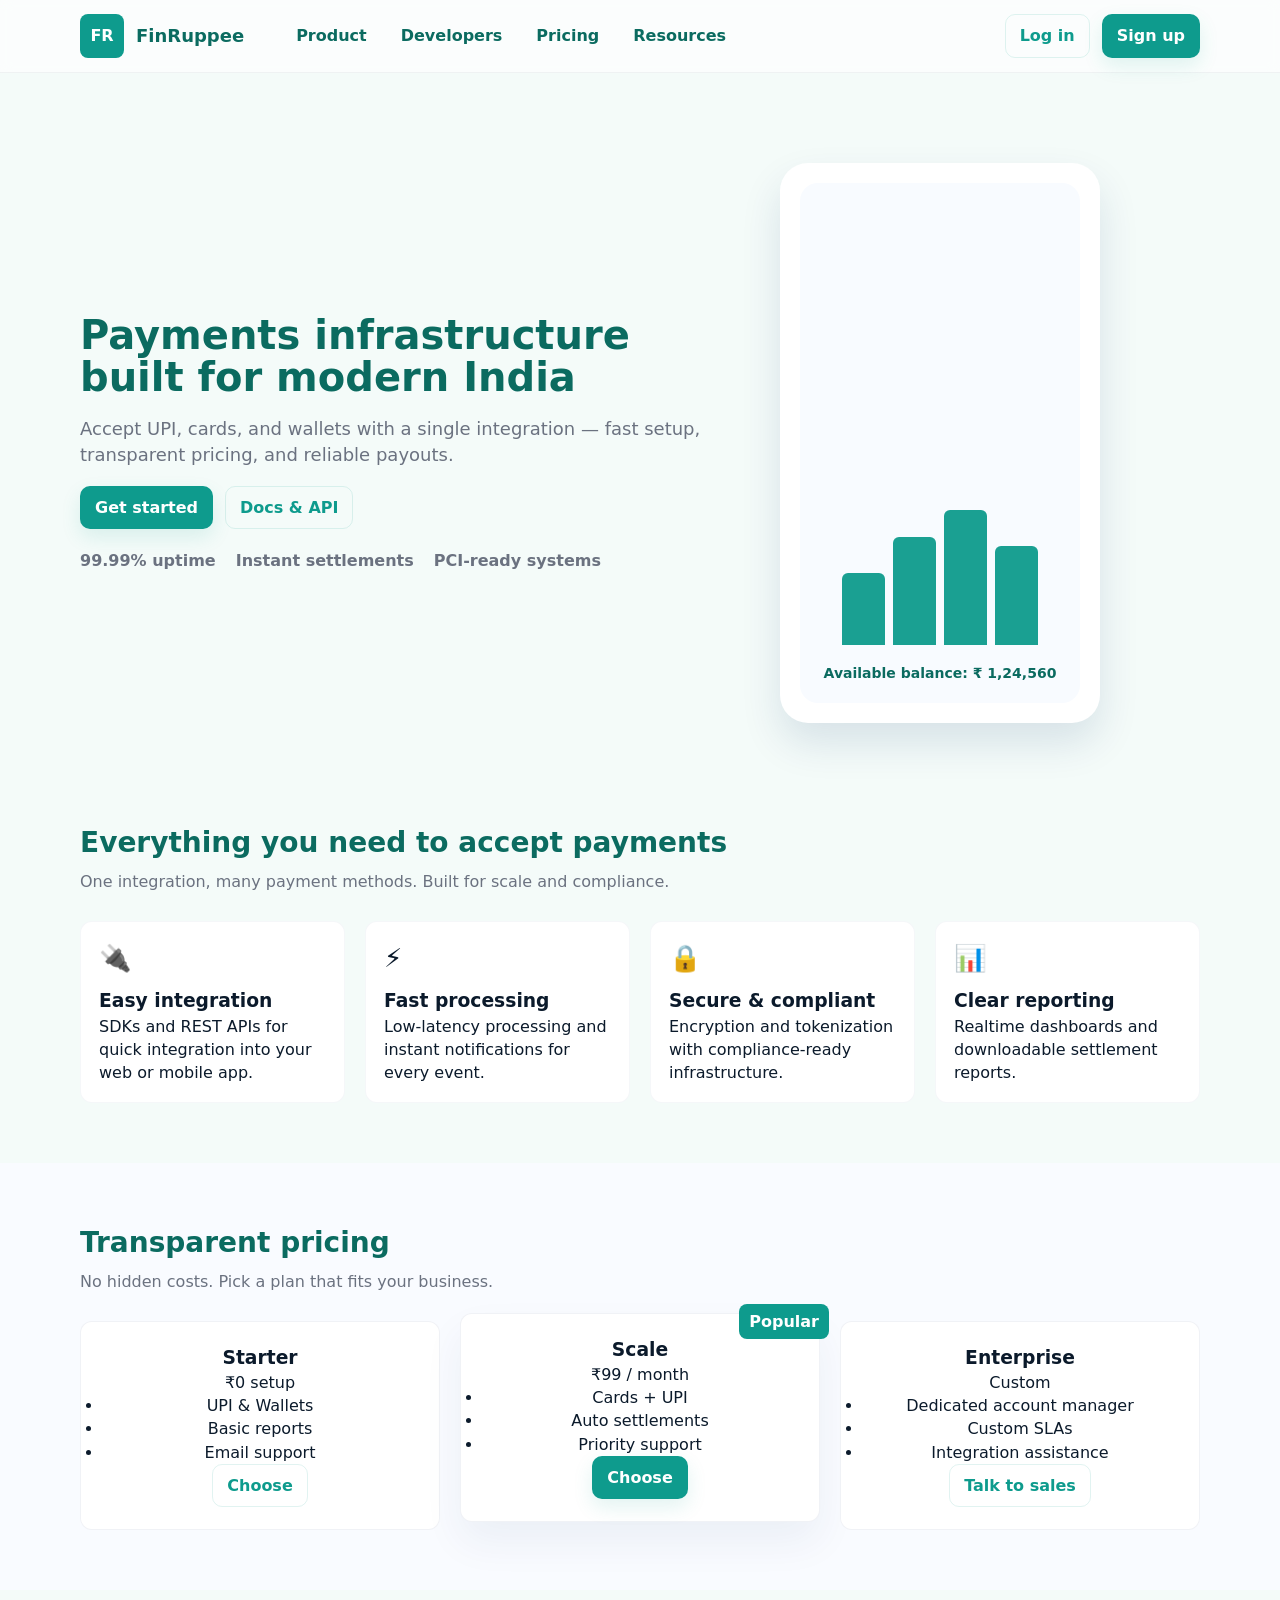
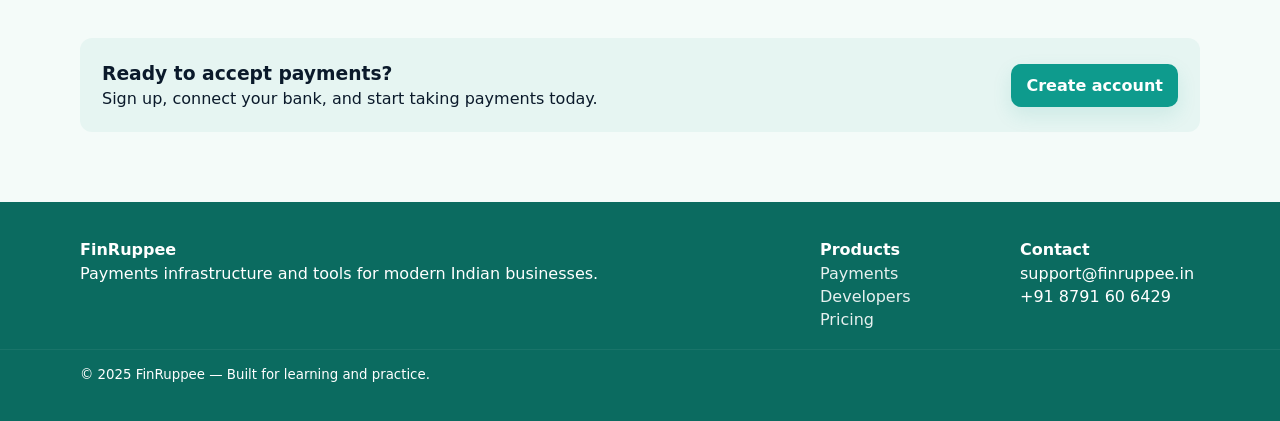
==== SNW_Project/HTML/index.html @ 104bf3ad "Add files via upload" ====
<!doctype html>
<html lang="en">
<head>
  <meta charset="utf-8" />
  <meta name="viewport" content="width=device-width,initial-scale=1" />
  <title>FinRuppee — Payments for modern India</title>
  <link rel="stylesheet" href="style.css">

 <!-- favicon links -->
  
  <link rel="icon" href="favicon-img.png">

</head>
<body>

  <!-- Top navigation -->
  <header class="site-header">
    <div class="container header-inner">
      <div class="brand">
        <span class="brand-mark">FR</span>
        <span class="brand-name">FinRuppee</span>
      </div>

      <nav class="nav">
        <a href="#product">Product</a>
        <a href="#developers">Developers</a>
        <a href="#pricing">Pricing</a>
        <a href="#resources">Resources</a>
      </nav>

      <div class="actions">
        <a class="btn btn-outline" href="login.html">Log in</a>
        <a class="btn btn-primary" href="signup.html">Sign up</a>
      </div>
    </div>
  </header>

  <!-- HERO -->
  <section class="hero" id="product">
    <div class="container hero-grid">
      <div class="hero-content">
        <h1>Payments infrastructure built for modern India</h1>
        <p>Accept UPI, cards, and wallets with a single integration — fast setup, transparent pricing, and reliable payouts.</p>

        <div class="hero-cta">
          <a class="btn btn-primary large" href="signup.html">Get started</a>
          <a class="btn btn-outline" href="#developers">Docs & API</a>
        </div>

        <ul class="trust-list">
          <li><strong>99.99%</strong> uptime</li>
          <li><strong>Instant</strong> settlements</li>
          <li><strong>PCI-ready</strong> systems</li>
        </ul>
      </div>

      <div class="hero-visual" aria-hidden="true">
        <!-- stylized phone/mock image made with CSS shapes -->
        <div class="device">
          <div class="device-screen">
            <div class="chart">
              <div class="bar" style="height:40%"></div>
              <div class="bar" style="height:60%"></div>
              <div class="bar" style="height:75%"></div>
              <div class="bar" style="height:55%"></div>
            </div>
            <div class="balance">Available balance: <span>₹ 1,24,560</span></div>
          </div>
        </div>
      </div>
    </div>
  </section>

  <!-- FEATURES -->
  <section class="features" id="developers">
    <div class="container">
      <h2 class="section-title">Everything you need to accept payments</h2>
      <p class="section-sub">One integration, many payment methods. Built for scale and compliance.</p>

      <div class="feature-grid">
        <article class="feature">
          <div class="feature-icon">🔌</div>
          <h3>Easy integration</h3>
          <p>SDKs and REST APIs for quick integration into your web or mobile app.</p>
        </article>

        <article class="feature">
          <div class="feature-icon">⚡</div>
          <h3>Fast processing</h3>
          <p>Low-latency processing and instant notifications for every event.</p>
        </article>

        <article class="feature">
          <div class="feature-icon">🔒</div>
          <h3>Secure & compliant</h3>
          <p>Encryption and tokenization with compliance-ready infrastructure.</p>
        </article>

        <article class="feature">
          <div class="feature-icon">📊</div>
          <h3>Clear reporting</h3>
          <p>Realtime dashboards and downloadable settlement reports.</p>
        </article>
      </div>
    </div>
  </section>

  <!-- PRICING -->
  <section class="pricing" id="pricing">
    <div class="container">
      <h2 class="section-title">Transparent pricing</h2>
      <p class="section-sub">No hidden costs. Pick a plan that fits your business.</p>

      <div class="pricing-grid">
        <div class="plan">
          <h3>Starter</h3>
          <p class="price">₹0 setup</p>
          <ul class="plan-features">
            <li>UPI & Wallets</li>
            <li>Basic reports</li>
            <li>Email support</li>
          </ul>
          <a class="btn btn-outline" href="choose.html">Choose</a>
        </div>

        <div class="plan recommended">
          <div class="ribbon">Popular</div>
          <h3>Scale</h3>
          <p class="price">₹99 / month</p>
          <ul class="plan-features">
            <li>Cards + UPI</li>
            <li>Auto settlements</li>
            <li>Priority support</li>
          </ul>
          <a class="btn btn-primary" href="choose.html">Choose</a>
        </div>

        <div class="plan">
          <h3>Enterprise</h3>
          <p class="price">Custom</p>
          <ul class="plan-features">
            <li>Dedicated account manager</li>
            <li>Custom SLAs</li>
            <li>Integration assistance</li>
          </ul>
          <a class="btn btn-outline" href="#contact">Talk to sales</a>
        </div>
      </div>
    </div>
  </section>

  <!-- CALLOUT -->
  <section class="callout">
    <div class="container">
      <div class="callout-inner">
        <div>
          <h3>Ready to accept payments?</h3>
          <p>Sign up, connect your bank, and start taking payments today.</p>
        </div>
        <div>
          <a class="btn btn-primary large" href="signup.html">Create account</a>
        </div>
      </div>
    </div>
  </section>

  <!-- FOOTER -->
  <footer class="site-footer" id="contact">
    <div class="container footer-grid">
      <div class="footer-col">
        <h4>FinRuppee</h4>
        <p>Payments infrastructure and tools for modern Indian businesses.</p>
      </div>
      <div class="footer-col">
        <h4>Products</h4>
        <ul class="footer-links">
          <li><a href="#product">Payments</a></li>
          <li><a href="#developers">Developers</a></li>
          <li><a href="#pricing">Pricing</a></li>
        </ul>
      </div>
      <div class="footer-col">
        <h4>Contact</h4>
        <p>support@finruppee.in</p>
        <p>+91 8791 60 6429</p>
      </div>
    </div>

    <div class="footer-bottom">
      <div class="container">
        <small>© 2025 FinRuppee — Built for learning and practice.</small>
      </div>
    </div>
  </footer>

</body>
</html>
---- SNW_Project/HTML/style.css ----
/* ---------- Clean FinRuppee CSS (teal palette, rgb values) ---------- */

/* Base / Reset */
* { box-sizing: border-box; margin: 0; padding: 0; font-family: Inter, system-ui, -apple-system, 'Segoe UI', Roboto, 'Helvetica Neue', Arial; }
html, body { height: 100%; }
body {
  margin: 0;
  background: rgb(244,251,249); /* pale teal background */
  color: rgb(11,26,43);
  line-height: 1.45;
}

/* Container helper */
.container { max-width: 1160px; margin: 0 auto; padding: 0 20px; }

/* Header / nav */
.site-header {
  width: 100%;
  position: sticky;
  top: 0;
  z-index: 90;
  background-color: rgba(255,255,255,0.6); /* translucent white */
  backdrop-filter: blur(6px);
  border-bottom: 1px solid rgba(20,33,61,0.05);
}
.header-inner { display: flex; align-items: center; gap: 20px; height: 72px; }

/* Brand (updated to show FRU and FinRuppee) */
.brand { display: flex; align-items: center; gap: 12px; }
.brand-mark {
  background-color: rgb(14,155,141); /* solid teal block */
  width: 44px;
  height: 44px;
  display: flex;
  align-items: center;
  justify-content: center;
  color: rgb(255,255,255);
  border-radius: 8px;
  font-weight: 700;
  font-size: 16px;
}
.brand-name {
  font-weight: 700;
  color: rgb(11,107,96);
  font-size: 18px;
}

/* nav */
.nav { margin-left: 24px; display: flex; gap: 18px; flex: 1; }
.nav a { color: rgb(11,107,96); text-decoration: none; font-weight: 600; padding: 6px 8px; border-radius: 6px; transition: all 180ms ease; }
.nav a:hover { background-color: rgba(14,155,141,0.08); color: rgb(14,155,141); }

/* actions */
.actions { display: flex; gap: 12px; align-items: center; }

.btn { display: inline-block; padding: 9px 14px; border-radius: 10px; font-weight: 700; text-decoration: none; border: 1px solid transparent; cursor: pointer; }
.btn-outline { background: transparent; color: rgb(14,155,141); border: 1px solid rgba(14,155,141,0.12); }
.btn-primary { background-color: rgb(14,155,141); color: rgb(255,255,255); box-shadow: 0 8px 20px rgba(14,155,141,0.12); }

/* Hero */
.hero { padding: 90px 0 40px; }
.hero-grid { display: grid; grid-template-columns: 1fr 420px; gap: 40px; align-items: center; }
.hero-content h1 { font-size: 40px; color: rgb(11,107,96); margin-bottom: 18px; line-height: 1.05; }
.hero-content p { color: rgb(107,114,128); font-size: 18px; margin-bottom: 18px; }
.hero-cta { display: flex; gap: 12px; align-items: center; }

/* trust list */
.trust-list { display: flex; gap: 20px; margin-top: 20px; list-style: none; padding: 0; }
.trust-list li { color: rgb(107,114,128); font-weight: 600; }

/* hero device */
.device { width: 320px; height: 560px; border-radius: 28px; background-color: rgb(255,255,255); box-shadow: 0 20px 40px rgba(11,47,109,0.12); display: flex; align-items: flex-start; justify-content: center; padding: 20px; position: relative; overflow: hidden; }
.device-screen { width: 100%; height: 100%; border-radius: 18px; background-color: rgb(248,251,255); padding: 20px; display: flex; flex-direction: column; justify-content: flex-end; gap: 18px; }
.chart { display: flex; gap: 8px; align-items: end; justify-content: center; height: 180px; }
.chart .bar { width: 18%; background-color: rgb(14,155,141); border-radius: 6px 6px 0 0; opacity: 0.95; transition: transform .25s; }
.balance { font-weight: 700; color: rgb(11,107,96); font-size: 14px; text-align: center; }

/* Features */
.features { padding: 60px 0; }
.section-title { color: rgb(11,107,96); font-size: 28px; margin-bottom: 6px; font-weight: 800; }
.section-sub { color: rgb(107,114,128); margin-bottom: 28px; }
.feature-grid { display: grid; grid-template-columns: repeat(auto-fit,minmax(220px,1fr)); gap: 20px; }
.feature { background-color: rgb(255,255,255); padding: 18px; border-radius: 12px; border: 1px solid rgba(11,47,109,0.04); min-height: 160px; }
.feature-icon { font-size: 26px; margin-bottom: 10px; }

/* Pricing */
.pricing { padding: 60px 0; background-color: rgb(249,251,255); }
.pricing-grid { display: grid; grid-template-columns: repeat(auto-fit,minmax(220px,1fr)); gap: 20px; }
.plan { background: rgb(255,255,255); padding: 22px; border-radius: 12px; border: 1px solid rgba(11,47,109,0.06); text-align: center; position: relative; }
.plan.recommended { transform: translateY(-8px); box-shadow: 0 20px 40px rgba(11,47,109,0.06); }
.plan .ribbon { position: absolute; top: -10px; right: -10px; background-color: rgb(14,155,141); color: rgb(255,255,255); padding: 6px 10px; border-radius: 8px; font-weight: 700; }

/* Callout */
.callout { padding: 30px 0; margin-top: 18px; }
.callout-inner { background-color: rgba(14,155,141,0.06); padding: 22px; border-radius: 12px; display: flex; justify-content: space-between; align-items: center; }

/* Footer */
.site-footer { margin-top: 40px; background-color: rgb(11,107,96); color: rgb(255,255,255); padding: 36px 0; }
.footer-grid { display: grid; grid-template-columns: 1fr 180px 180px; gap: 20px; align-items: start; }
.footer-links { list-style: none; padding: 0; margin: 0; }
.footer-links a { color: rgba(255,255,255,0.9); text-decoration: none; }
.footer-bottom { padding-top: 12px; border-top: 1px solid rgba(255,255,255,0.06); margin-top: 18px; }

/* Responsive */
@media (max-width: 980px) {
  .hero-grid { grid-template-columns: 1fr; }
  .nav { display: none; }
  .actions { display: flex; }
}
@media (max-width: 640px) {
  .header-inner { padding: 0 12px; }
  .brand-name { display: none; }
  .device { margin: 0 auto; width: 260px; height: 460px; }
  .hero-content h1 { font-size: 26px; }
  .hero-content p { font-size: 15px; }
  .trust-list { display: flex; flex-wrap: wrap; gap: 12px; }
  .footer-grid { grid-template-columns: 1fr; }
}
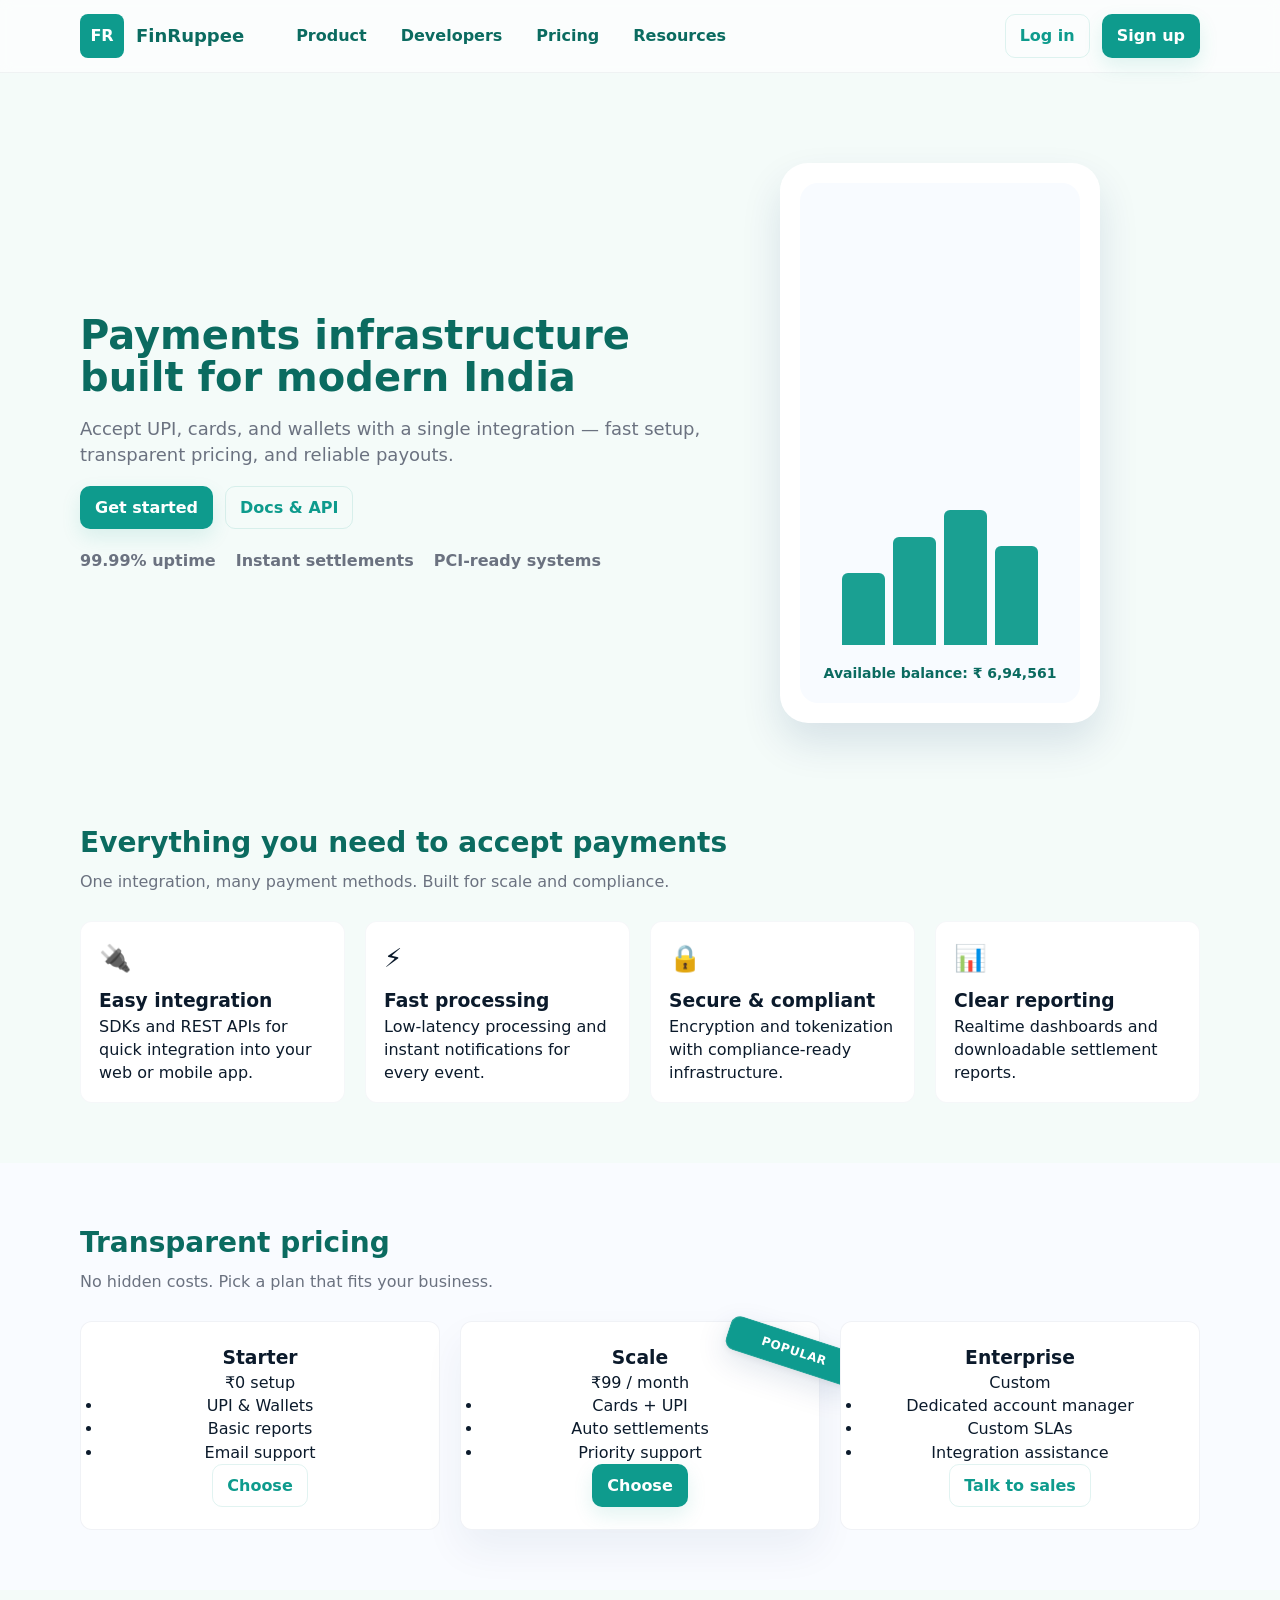
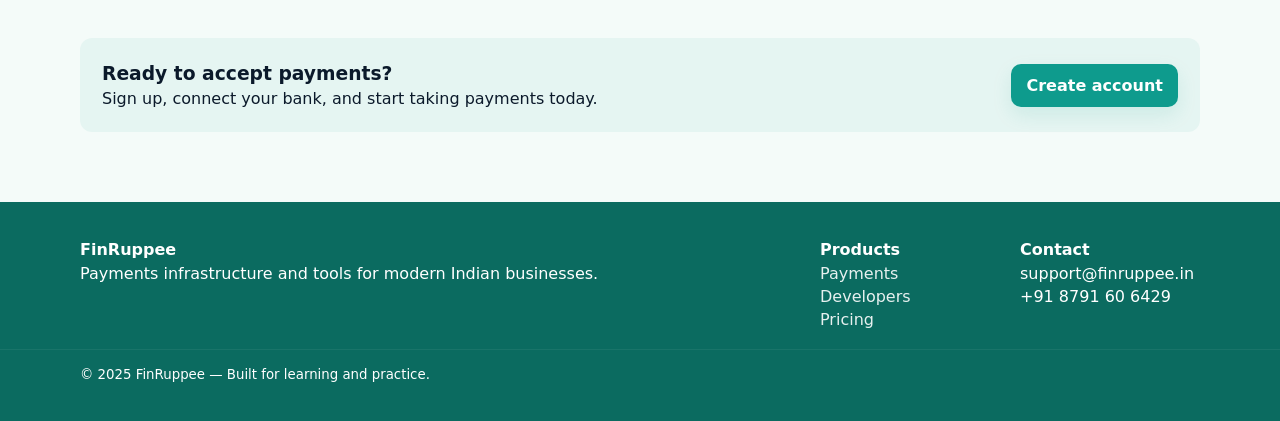
==== commit 5bba741b: "Add files via upload" ====
--- a/SNW_Project/HTML/index.html
+++ b/SNW_Project/HTML/index.html
@@ -5,16 +5,12 @@
   <meta name="viewport" content="width=device-width,initial-scale=1" />
   <title>FinRuppee — Payments for modern India</title>
   <link rel="stylesheet" href="style.css">
-
- <!-- favicon links -->
-  
   <link rel="icon" href="favicon-img.png">
-
 </head>
 <body>
 
   <!-- Top navigation -->
-  <header class="site-header">
+  <header class="site-header fade-in">
     <div class="container header-inner">
       <div class="brand">
         <span class="brand-mark">FR</span>
@@ -36,9 +32,9 @@
   </header>
 
   <!-- HERO -->
-  <section class="hero" id="product">
+  <section class="hero fade-in" id="product">
     <div class="container hero-grid">
-      <div class="hero-content">
+      <div class="hero-content slide-up">
         <h1>Payments infrastructure built for modern India</h1>
         <p>Accept UPI, cards, and wallets with a single integration — fast setup, transparent pricing, and reliable payouts.</p>
 
@@ -54,17 +50,16 @@
         </ul>
       </div>
 
-      <div class="hero-visual" aria-hidden="true">
-        <!-- stylized phone/mock image made with CSS shapes -->
+      <div class="hero-visual fade-in device-delay">
         <div class="device">
           <div class="device-screen">
             <div class="chart">
-              <div class="bar" style="height:40%"></div>
-              <div class="bar" style="height:60%"></div>
-              <div class="bar" style="height:75%"></div>
-              <div class="bar" style="height:55%"></div>
+              <div class="bar bar-anim" style="height:40%"></div>
+              <div class="bar bar-anim" style="height:60%"></div>
+              <div class="bar bar-anim" style="height:75%"></div>
+              <div class="bar bar-anim" style="height:55%"></div>
             </div>
-            <div class="balance">Available balance: <span>₹ 1,24,560</span></div>
+            <div class="balance">Available balance: <span>₹ 6,94,561</span></div>
           </div>
         </div>
       </div>
@@ -72,31 +67,31 @@
   </section>
 
   <!-- FEATURES -->
-  <section class="features" id="developers">
+  <section class="features fade-in" id="developers">
     <div class="container">
       <h2 class="section-title">Everything you need to accept payments</h2>
       <p class="section-sub">One integration, many payment methods. Built for scale and compliance.</p>
 
       <div class="feature-grid">
-        <article class="feature">
+        <article class="feature slide-up"> 
           <div class="feature-icon">🔌</div>
           <h3>Easy integration</h3>
           <p>SDKs and REST APIs for quick integration into your web or mobile app.</p>
         </article>
 
-        <article class="feature">
+        <article class="feature slide-up">
           <div class="feature-icon">⚡</div>
           <h3>Fast processing</h3>
           <p>Low-latency processing and instant notifications for every event.</p>
         </article>
 
-        <article class="feature">
+        <article class="feature slide-up">
           <div class="feature-icon">🔒</div>
           <h3>Secure & compliant</h3>
           <p>Encryption and tokenization with compliance-ready infrastructure.</p>
         </article>
 
-        <article class="feature">
+        <article class="feature slide-up">
           <div class="feature-icon">📊</div>
           <h3>Clear reporting</h3>
           <p>Realtime dashboards and downloadable settlement reports.</p>
@@ -106,13 +101,13 @@
   </section>
 
   <!-- PRICING -->
-  <section class="pricing" id="pricing">
+  <section class="pricing fade-in" id="pricing">
     <div class="container">
       <h2 class="section-title">Transparent pricing</h2>
       <p class="section-sub">No hidden costs. Pick a plan that fits your business.</p>
 
       <div class="pricing-grid">
-        <div class="plan">
+        <div class="plan slide-up">
           <h3>Starter</h3>
           <p class="price">₹0 setup</p>
           <ul class="plan-features">
@@ -123,7 +118,7 @@
           <a class="btn btn-outline" href="choose.html">Choose</a>
         </div>
 
-        <div class="plan recommended">
+        <div class="plan recommended slide-up">
           <div class="ribbon">Popular</div>
           <h3>Scale</h3>
           <p class="price">₹99 / month</p>
@@ -135,7 +130,7 @@
           <a class="btn btn-primary" href="choose.html">Choose</a>
         </div>
 
-        <div class="plan">
+        <div class="plan slide-up">
           <h3>Enterprise</h3>
           <p class="price">Custom</p>
           <ul class="plan-features">
@@ -150,9 +145,9 @@
   </section>
 
   <!-- CALLOUT -->
-  <section class="callout">
+  <section class="callout fade-in">
     <div class="container">
-      <div class="callout-inner">
+      <div class="callout-inner slide-up">
         <div>
           <h3>Ready to accept payments?</h3>
           <p>Sign up, connect your bank, and start taking payments today.</p>
@@ -165,7 +160,7 @@
   </section>
 
   <!-- FOOTER -->
-  <footer class="site-footer" id="contact">
+  <footer class="site-footer fade-in" id="contact">
     <div class="container footer-grid">
       <div class="footer-col">
         <h4>FinRuppee</h4>
--- a/SNW_Project/HTML/style.css
+++ b/SNW_Project/HTML/style.css
@@ -1,17 +1,68 @@
-/* ---------- Clean FinRuppee CSS (teal palette, rgb values) ---------- */
-
-/* Base / Reset */
-* { box-sizing: border-box; margin: 0; padding: 0; font-family: Inter, system-ui, -apple-system, 'Segoe UI', Roboto, 'Helvetica Neue', Arial; }
-html, body { height: 100%; }
+/* Animations */
+.fade-in {
+  opacity: 0;
+  animation: fadeIn 1.1s ease forwards;
+}
+
+.device-delay {
+  animation-delay: 0.3s;
+}
+
+.slide-up {
+  opacity: 0;
+  transform: translateY(18px);
+  animation: slideUp 0.9s ease forwards;
+}
+
+.bar-anim {
+  transform: scaleY(0);
+  transform-origin: bottom;
+  animation: barGrow 1.2s ease forwards;
+}
+
+/* Hover effect */
+.btn,
+.plan,
+.feature {
+  transition: transform .25s ease, box-shadow .25s ease;
+}
+
+.plan:hover,
+.feature:hover {
+  transform: translateY(-4px);
+  box-shadow: 0 12px 30px rgba(11,47,109,0.08);
+}
+
+/* Keyframes */
+@keyframes fadeIn {
+  to { opacity: 1; }
+}
+
+@keyframes slideUp {
+  to { opacity: 1; transform: translateY(0); }
+}
+
+@keyframes barGrow {
+  to { transform: scaleY(1); }
+}
+
+
+* {
+   box-sizing: border-box; margin: 0; padding: 0; font-family: Inter, system-ui, -apple-system, 'Segoe UI', Roboto, 'Helvetica Neue', Arial;
+}
+html, body { 
+  height: 100%; 
+}
 body {
   margin: 0;
-  background: rgb(244,251,249); /* pale teal background */
+  background: rgb(244,251,249);
   color: rgb(11,26,43);
   line-height: 1.45;
 }
 
-/* Container helper */
-.container { max-width: 1160px; margin: 0 auto; padding: 0 20px; }
+.container {
+   max-width: 1160px; margin: 0 auto; padding: 0 20px; 
+}
 
 /* Header / nav */
 .site-header {
@@ -19,16 +70,20 @@
   position: sticky;
   top: 0;
   z-index: 90;
-  background-color: rgba(255,255,255,0.6); /* translucent white */
+  background-color: rgba(255,255,255,0.6);
   backdrop-filter: blur(6px);
   border-bottom: 1px solid rgba(20,33,61,0.05);
 }
-.header-inner { display: flex; align-items: center; gap: 20px; height: 72px; }
-
-/* Brand (updated to show FRU and FinRuppee) */
-.brand { display: flex; align-items: center; gap: 12px; }
+.header-inner { 
+  display: flex; align-items: center; gap: 20px; height: 72px; 
+}
+
+/* Brand */
+.brand { 
+  display: flex; align-items: center; gap: 12px; 
+}
 .brand-mark {
-  background-color: rgb(14,155,141); /* solid teal block */
+  background-color: rgb(14,155,141); 
   width: 44px;
   height: 44px;
   display: flex;
@@ -46,60 +101,149 @@
 }
 
 /* nav */
-.nav { margin-left: 24px; display: flex; gap: 18px; flex: 1; }
-.nav a { color: rgb(11,107,96); text-decoration: none; font-weight: 600; padding: 6px 8px; border-radius: 6px; transition: all 180ms ease; }
-.nav a:hover { background-color: rgba(14,155,141,0.08); color: rgb(14,155,141); }
+.nav { 
+  margin-left: 24px; display: flex; gap: 18px; flex: 1; 
+}
+.nav a { 
+  color: rgb(11,107,96); text-decoration: none; font-weight: 600; padding: 6px 8px; border-radius: 6px; transition: all 180ms ease; 
+}
+.nav a:hover { 
+  background-color: rgba(14,155,141,0.08); color: rgb(14,155,141); 
+}
 
 /* actions */
-.actions { display: flex; gap: 12px; align-items: center; }
-
-.btn { display: inline-block; padding: 9px 14px; border-radius: 10px; font-weight: 700; text-decoration: none; border: 1px solid transparent; cursor: pointer; }
-.btn-outline { background: transparent; color: rgb(14,155,141); border: 1px solid rgba(14,155,141,0.12); }
-.btn-primary { background-color: rgb(14,155,141); color: rgb(255,255,255); box-shadow: 0 8px 20px rgba(14,155,141,0.12); }
+.actions { 
+  display: flex; gap: 12px; align-items: center;
+}
+
+.btn { 
+  display: inline-block; padding: 9px 14px; border-radius: 10px; font-weight: 700; text-decoration: none; border: 1px solid transparent; cursor: pointer;
+}
+.btn-outline {
+   background: transparent; color: rgb(14,155,141); border: 1px solid rgba(14,155,141,0.12); 
+}
+.btn-primary {
+   background-color: rgb(14,155,141); color: rgb(255,255,255); box-shadow: 0 8px 20px rgba(14,155,141,0.12); 
+}
 
 /* Hero */
-.hero { padding: 90px 0 40px; }
-.hero-grid { display: grid; grid-template-columns: 1fr 420px; gap: 40px; align-items: center; }
-.hero-content h1 { font-size: 40px; color: rgb(11,107,96); margin-bottom: 18px; line-height: 1.05; }
-.hero-content p { color: rgb(107,114,128); font-size: 18px; margin-bottom: 18px; }
-.hero-cta { display: flex; gap: 12px; align-items: center; }
+.hero {
+   padding: 90px 0 40px;
+}
+.hero-grid { 
+  display: grid; grid-template-columns: 1fr 420px; gap: 40px; align-items: center; 
+}
+.hero-content h1 { 
+  font-size: 40px; color: rgb(11,107,96); margin-bottom: 18px; line-height: 1.05;
+}
+.hero-content p { 
+  color: rgb(107,114,128); font-size: 18px; margin-bottom: 18px; 
+}
+.hero-cta { 
+  display: flex; gap: 12px; align-items: center; 
+}
 
 /* trust list */
-.trust-list { display: flex; gap: 20px; margin-top: 20px; list-style: none; padding: 0; }
-.trust-list li { color: rgb(107,114,128); font-weight: 600; }
+.trust-list {
+   display: flex; gap: 20px; margin-top: 20px; list-style: none; padding: 0; 
+}
+.trust-list li {
+   color: rgb(107,114,128); font-weight: 600; 
+}
 
 /* hero device */
-.device { width: 320px; height: 560px; border-radius: 28px; background-color: rgb(255,255,255); box-shadow: 0 20px 40px rgba(11,47,109,0.12); display: flex; align-items: flex-start; justify-content: center; padding: 20px; position: relative; overflow: hidden; }
-.device-screen { width: 100%; height: 100%; border-radius: 18px; background-color: rgb(248,251,255); padding: 20px; display: flex; flex-direction: column; justify-content: flex-end; gap: 18px; }
-.chart { display: flex; gap: 8px; align-items: end; justify-content: center; height: 180px; }
-.chart .bar { width: 18%; background-color: rgb(14,155,141); border-radius: 6px 6px 0 0; opacity: 0.95; transition: transform .25s; }
-.balance { font-weight: 700; color: rgb(11,107,96); font-size: 14px; text-align: center; }
+.device {
+   width: 320px; height: 560px; border-radius: 28px; background-color: rgb(255,255,255); box-shadow: 0 20px 40px rgba(11,47,109,0.12); display: flex; align-items: flex-start; justify-content: center; padding: 20px; position: relative; overflow: hidden; 
+}
+.device-screen {
+   width: 100%; height: 100%; border-radius: 18px; background-color: rgb(248,251,255); padding: 20px; display: flex; flex-direction: column; justify-content: flex-end; gap: 18px; 
+}
+.chart { 
+  display: flex; gap: 8px; align-items: end; justify-content: center; height: 180px; 
+}
+.chart .bar {
+   width: 18%; background-color: rgb(14,155,141); border-radius: 6px 6px 0 0; opacity: 0.95; transition: transform .25s;
+}
+.balance {
+   font-weight: 700; color: rgb(11,107,96); font-size: 14px; text-align: center; 
+}
 
 /* Features */
-.features { padding: 60px 0; }
-.section-title { color: rgb(11,107,96); font-size: 28px; margin-bottom: 6px; font-weight: 800; }
-.section-sub { color: rgb(107,114,128); margin-bottom: 28px; }
-.feature-grid { display: grid; grid-template-columns: repeat(auto-fit,minmax(220px,1fr)); gap: 20px; }
-.feature { background-color: rgb(255,255,255); padding: 18px; border-radius: 12px; border: 1px solid rgba(11,47,109,0.04); min-height: 160px; }
-.feature-icon { font-size: 26px; margin-bottom: 10px; }
+.features {
+   padding: 60px 0; 
+}
+.section-title {
+   color: rgb(11,107,96); font-size: 28px; margin-bottom: 6px; font-weight: 800; 
+}
+.section-sub {
+   color: rgb(107,114,128); margin-bottom: 28px; 
+}
+.feature-grid {
+   display: grid; grid-template-columns: repeat(auto-fit,minmax(220px,1fr)); gap: 20px; 
+}
+.feature {
+   background-color: rgb(255,255,255); padding: 18px; border-radius: 12px; border: 1px solid rgba(11,47,109,0.04); min-height: 160px; 
+}
+.feature-icon { 
+  font-size: 26px; margin-bottom: 10px; 
+}
 
 /* Pricing */
-.pricing { padding: 60px 0; background-color: rgb(249,251,255); }
-.pricing-grid { display: grid; grid-template-columns: repeat(auto-fit,minmax(220px,1fr)); gap: 20px; }
-.plan { background: rgb(255,255,255); padding: 22px; border-radius: 12px; border: 1px solid rgba(11,47,109,0.06); text-align: center; position: relative; }
-.plan.recommended { transform: translateY(-8px); box-shadow: 0 20px 40px rgba(11,47,109,0.06); }
-.plan .ribbon { position: absolute; top: -10px; right: -10px; background-color: rgb(14,155,141); color: rgb(255,255,255); padding: 6px 10px; border-radius: 8px; font-weight: 700; }
+.pricing {
+   padding: 60px 0; background-color: rgb(249,251,255); 
+}
+.pricing-grid { 
+  display: grid; grid-template-columns: repeat(auto-fit,minmax(220px,1fr)); gap: 20px; 
+}
+.plan { 
+  background: rgb(255,255,255); padding: 22px; border-radius: 12px; border: 1px solid rgba(11,47,109,0.06); text-align: center; position: relative; 
+}
+.plan.recommended {
+   transform: translateY(-8px); box-shadow: 0 20px 40px rgba(11,47,109,0.06); 
+}
+.plan .ribbon {
+  position: absolute;
+  top: 12px;
+  right: -44px;                      
+  transform: rotate(18deg);          
+  background-color: rgb(14, 155, 143);
+  color: #ffffff;
+  padding: 8px 34px;                 
+  border-radius: 10px;
+  font-weight: 900;
+  font-size: 12px;
+  text-transform: uppercase;
+  letter-spacing: 0.6px;
+  box-shadow: 0 10px 30px rgba(11,47,109,0.12), 0 2px 6px rgba(0,0,0,0.06);
+  border: 1px solid rgba(255,255,255,0.12);
+  z-index: 5;
+  display: inline-block;
+}
 
 /* Callout */
-.callout { padding: 30px 0; margin-top: 18px; }
-.callout-inner { background-color: rgba(14,155,141,0.06); padding: 22px; border-radius: 12px; display: flex; justify-content: space-between; align-items: center; }
+.callout { 
+  padding: 30px 0; margin-top: 18px; 
+}
+.callout-inner {
+   background-color: rgba(14,155,141,0.06); padding: 22px; border-radius: 12px; display: flex; justify-content: space-between; align-items: center; 
+}
 
 /* Footer */
-.site-footer { margin-top: 40px; background-color: rgb(11,107,96); color: rgb(255,255,255); padding: 36px 0; }
-.footer-grid { display: grid; grid-template-columns: 1fr 180px 180px; gap: 20px; align-items: start; }
-.footer-links { list-style: none; padding: 0; margin: 0; }
-.footer-links a { color: rgba(255,255,255,0.9); text-decoration: none; }
-.footer-bottom { padding-top: 12px; border-top: 1px solid rgba(255,255,255,0.06); margin-top: 18px; }
+.site-footer {
+   margin-top: 40px; background-color: rgb(11,107,96); color: rgb(255,255,255); padding: 36px 0; 
+}
+.footer-grid {
+   display: grid; grid-template-columns: 1fr 180px 180px; gap: 20px; align-items: start; 
+}
+.footer-links {
+   list-style: none; padding: 0; margin: 0; 
+}
+.footer-links a {
+   color: rgba(255,255,255,0.9); text-decoration: none;
+}
+.footer-bottom {
+   padding-top: 12px; border-top: 1px solid rgba(255,255,255,0.06); margin-top: 18px; 
+}
 
 /* Responsive */
 @media (max-width: 980px) {
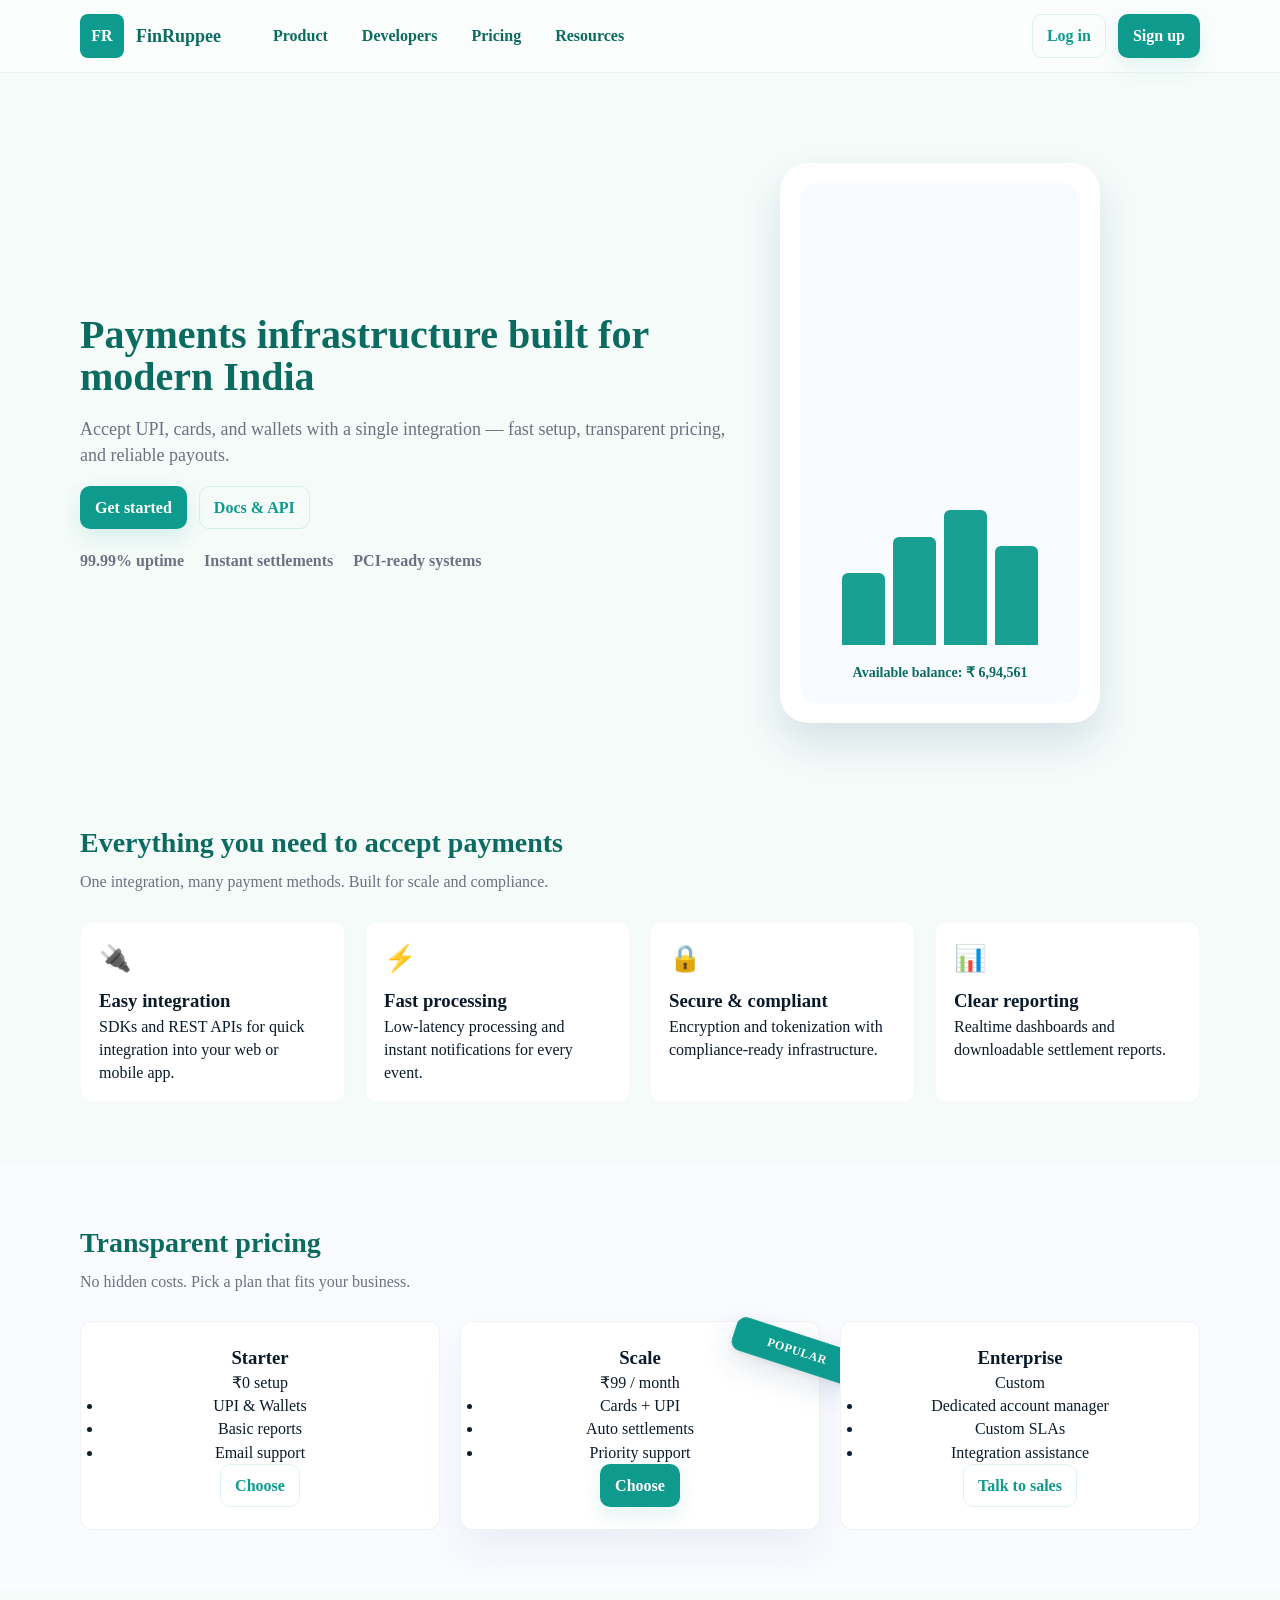
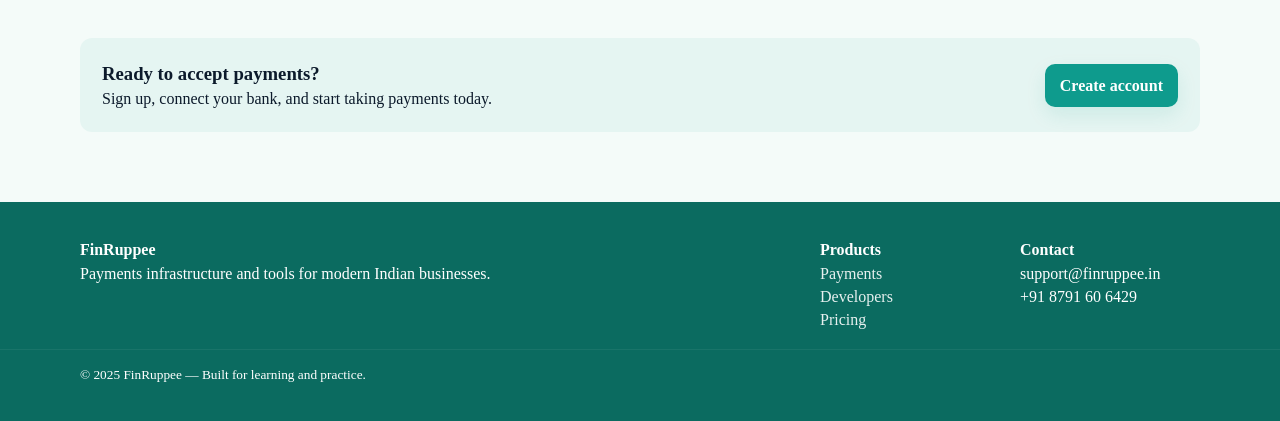
==== commit a28b3102: "Add files via upload" ====
--- a/SNW_Project/HTML/index.html
+++ b/SNW_Project/HTML/index.html
@@ -10,11 +10,11 @@
 <body>
 
   <!-- Top navigation -->
-  <header class="site-header fade-in">
-    <div class="container header-inner">
-      <div class="brand">
-        <span class="brand-mark">FR</span>
-        <span class="brand-name">FinRuppee</span>
+  <header class="header fade">
+    <div class="container inner">
+      <div class="logo">
+        <span class="mark">FR</span>
+        <span class="name">FinRuppee</span>
       </div>
 
       <nav class="nav">
@@ -25,39 +25,39 @@
       </nav>
 
       <div class="actions">
-        <a class="btn btn-outline" href="login.html">Log in</a>
-        <a class="btn btn-primary" href="signup.html">Sign up</a>
+        <a class="btn outline" href="login.html">Log in</a>
+        <a class="btn primary" href="signup.html">Sign up</a>
       </div>
     </div>
   </header>
 
   <!-- HERO -->
-  <section class="hero fade-in" id="product">
-    <div class="container hero-grid">
-      <div class="hero-content slide-up">
+  <section class="hero fade" id="product">
+    <div class="container grid">
+      <div class="content up">
         <h1>Payments infrastructure built for modern India</h1>
         <p>Accept UPI, cards, and wallets with a single integration — fast setup, transparent pricing, and reliable payouts.</p>
 
-        <div class="hero-cta">
-          <a class="btn btn-primary large" href="signup.html">Get started</a>
-          <a class="btn btn-outline" href="#developers">Docs & API</a>
+        <div class="cta">
+          <a class="btn primary large" href="signup.html">Get started</a>
+          <a class="btn outline" href="#developers">Docs & API</a>
         </div>
 
-        <ul class="trust-list">
+        <ul class="trust">
           <li><strong>99.99%</strong> uptime</li>
           <li><strong>Instant</strong> settlements</li>
           <li><strong>PCI-ready</strong> systems</li>
         </ul>
       </div>
 
-      <div class="hero-visual fade-in device-delay">
+      <div class="visual fade delay">
         <div class="device">
-          <div class="device-screen">
+          <div class="screen">
             <div class="chart">
-              <div class="bar bar-anim" style="height:40%"></div>
-              <div class="bar bar-anim" style="height:60%"></div>
-              <div class="bar bar-anim" style="height:75%"></div>
-              <div class="bar bar-anim" style="height:55%"></div>
+              <div class="bar baranim" style="height:40%"></div>
+              <div class="bar baranim" style="height:60%"></div>
+              <div class="bar baranim" style="height:75%"></div>
+              <div class="bar baranim" style="height:55%"></div>
             </div>
             <div class="balance">Available balance: <span>₹ 6,94,561</span></div>
           </div>
@@ -67,47 +67,49 @@
   </section>
 
   <!-- FEATURES -->
-  <section class="features fade-in" id="developers">
+  <section class="features fade" id="developers">
     <div class="container">
-      <h2 class="section-title">Everything you need to accept payments</h2>
-      <p class="section-sub">One integration, many payment methods. Built for scale and compliance.</p>
+      <h2 class="title">Everything you need to accept payments</h2>
+      <p class="subtitle">One integration, many payment methods. Built for scale and compliance.</p>
 
-      <div class="feature-grid">
-        <article class="feature slide-up"> 
-          <div class="feature-icon">🔌</div>
+      <div class="fgrid">
+
+        <div class="feature up"> 
+          <div class="icon">🔌</div>
           <h3>Easy integration</h3>
           <p>SDKs and REST APIs for quick integration into your web or mobile app.</p>
-        </article>
+        </div>
 
-        <article class="feature slide-up">
-          <div class="feature-icon">⚡</div>
+        <div class="feature up">
+          <div class="icon">⚡</div>
           <h3>Fast processing</h3>
           <p>Low-latency processing and instant notifications for every event.</p>
-        </article>
+        </div>
 
-        <article class="feature slide-up">
-          <div class="feature-icon">🔒</div>
+        <div class="feature up">
+          <div class="icon">🔒</div>
           <h3>Secure & compliant</h3>
           <p>Encryption and tokenization with compliance-ready infrastructure.</p>
-        </article>
+        </div>
 
-        <article class="feature slide-up">
-          <div class="feature-icon">📊</div>
+        <div class="feature up">
+          <div class="icon">📊</div>
           <h3>Clear reporting</h3>
           <p>Realtime dashboards and downloadable settlement reports.</p>
-        </article>
+        </div>
+
       </div>
     </div>
   </section>
 
   <!-- PRICING -->
-  <section class="pricing fade-in" id="pricing">
+  <section class="pricing fade" id="pricing">
     <div class="container">
-      <h2 class="section-title">Transparent pricing</h2>
-      <p class="section-sub">No hidden costs. Pick a plan that fits your business.</p>
+      <h2 class="title">Transparent pricing</h2>
+      <p class="subtitle">No hidden costs. Pick a plan that fits your business.</p>
 
-      <div class="pricing-grid">
-        <div class="plan slide-up">
+      <div class="pgrid">
+        <div class="plan up">
           <h3>Starter</h3>
           <p class="price">₹0 setup</p>
           <ul class="plan-features">
@@ -115,11 +117,11 @@
             <li>Basic reports</li>
             <li>Email support</li>
           </ul>
-          <a class="btn btn-outline" href="choose.html">Choose</a>
+          <a class="btn outline" href="choose.html">Choose</a>
         </div>
 
-        <div class="plan recommended slide-up">
-          <div class="ribbon">Popular</div>
+        <div class="plan popular up">
+          <div class="badge">Popular</div>
           <h3>Scale</h3>
           <p class="price">₹99 / month</p>
           <ul class="plan-features">
@@ -127,10 +129,10 @@
             <li>Auto settlements</li>
             <li>Priority support</li>
           </ul>
-          <a class="btn btn-primary" href="choose.html">Choose</a>
+          <a class="btn primary" href="choose.html">Choose</a>
         </div>
 
-        <div class="plan slide-up">
+        <div class="plan up">
           <h3>Enterprise</h3>
           <p class="price">Custom</p>
           <ul class="plan-features">
@@ -138,50 +140,50 @@
             <li>Custom SLAs</li>
             <li>Integration assistance</li>
           </ul>
-          <a class="btn btn-outline" href="#contact">Talk to sales</a>
+          <a class="btn outline" href="#contact">Talk to sales</a>
         </div>
       </div>
     </div>
   </section>
 
   <!-- CALLOUT -->
-  <section class="callout fade-in">
+  <section class="callout fade">
     <div class="container">
-      <div class="callout-inner slide-up">
+      <div class="callinner up">
         <div>
           <h3>Ready to accept payments?</h3>
           <p>Sign up, connect your bank, and start taking payments today.</p>
         </div>
         <div>
-          <a class="btn btn-primary large" href="signup.html">Create account</a>
+          <a class="btn primary large" href="signup.html">Create account</a>
         </div>
       </div>
     </div>
   </section>
 
   <!-- FOOTER -->
-  <footer class="site-footer fade-in" id="contact">
-    <div class="container footer-grid">
-      <div class="footer-col">
+  <footer class="footer fade" id="contact">
+    <div class="container flayout">
+      <div class="fcol">
         <h4>FinRuppee</h4>
         <p>Payments infrastructure and tools for modern Indian businesses.</p>
       </div>
-      <div class="footer-col">
+      <div class="fcol">
         <h4>Products</h4>
-        <ul class="footer-links">
+        <ul class="flink">
           <li><a href="#product">Payments</a></li>
           <li><a href="#developers">Developers</a></li>
           <li><a href="#pricing">Pricing</a></li>
         </ul>
       </div>
-      <div class="footer-col">
+      <div class="fcol">
         <h4>Contact</h4>
         <p>support@finruppee.in</p>
         <p>+91 8791 60 6429</p>
       </div>
     </div>
 
-    <div class="footer-bottom">
+    <div class="lower">
       <div class="container">
         <small>© 2025 FinRuppee — Built for learning and practice.</small>
       </div>
--- a/SNW_Project/HTML/style.css
+++ b/SNW_Project/HTML/style.css
@@ -1,20 +1,20 @@
 /* Animations */
-.fade-in {
+.fade {
   opacity: 0;
   animation: fadeIn 1.1s ease forwards;
 }
 
-.device-delay {
+.delay {
   animation-delay: 0.3s;
 }
 
-.slide-up {
+.up {
   opacity: 0;
   transform: translateY(18px);
   animation: slideUp 0.9s ease forwards;
 }
 
-.bar-anim {
+.baranim {
   transform: scaleY(0);
   transform-origin: bottom;
   animation: barGrow 1.2s ease forwards;
@@ -48,8 +48,11 @@
 
 
 * {
-   box-sizing: border-box; margin: 0; padding: 0; font-family: Inter, system-ui, -apple-system, 'Segoe UI', Roboto, 'Helvetica Neue', Arial;
-}
+   box-sizing: border-box;
+   margin: 0; 
+   padding: 0; 
+}
+
 html, body { 
   height: 100%; 
 }
@@ -61,11 +64,13 @@
 }
 
 .container {
-   max-width: 1160px; margin: 0 auto; padding: 0 20px; 
+   max-width: 1160px; 
+   margin: 0 auto; 
+   padding: 0 20px; 
 }
 
 /* Header / nav */
-.site-header {
+.header {
   width: 100%;
   position: sticky;
   top: 0;
@@ -74,15 +79,20 @@
   backdrop-filter: blur(6px);
   border-bottom: 1px solid rgba(20,33,61,0.05);
 }
-.header-inner { 
-  display: flex; align-items: center; gap: 20px; height: 72px; 
+.inner { 
+  display: flex; 
+  align-items: center; 
+  gap: 20px; 
+  height: 72px; 
 }
 
 /* Brand */
-.brand { 
-  display: flex; align-items: center; gap: 12px; 
-}
-.brand-mark {
+.logo { 
+  display: flex; 
+  align-items: center; 
+  gap: 12px; 
+}
+.mark {
   background-color: rgb(14,155,141); 
   width: 44px;
   height: 44px;
@@ -94,7 +104,7 @@
   font-weight: 700;
   font-size: 16px;
 }
-.brand-name {
+.name {
   font-weight: 700;
   color: rgb(11,107,96);
   font-size: 18px;
@@ -102,106 +112,191 @@
 
 /* nav */
 .nav { 
-  margin-left: 24px; display: flex; gap: 18px; flex: 1; 
+  margin-left: 24px; 
+  display: flex; 
+  gap: 18px; 
+  flex: 1; 
 }
 .nav a { 
-  color: rgb(11,107,96); text-decoration: none; font-weight: 600; padding: 6px 8px; border-radius: 6px; transition: all 180ms ease; 
+  color: rgb(11,107,96); 
+  text-decoration: none; 
+  font-weight: 600; 
+  padding: 6px 8px; 
+  border-radius: 6px; 
+  transition: all 180ms ease; 
 }
 .nav a:hover { 
-  background-color: rgba(14,155,141,0.08); color: rgb(14,155,141); 
+  background-color: rgba(14,155,141,0.08); 
+  color: rgb(14,155,141); 
 }
 
 /* actions */
 .actions { 
-  display: flex; gap: 12px; align-items: center;
+  display: flex; 
+  gap: 12px; 
+  align-items: center;
 }
 
 .btn { 
-  display: inline-block; padding: 9px 14px; border-radius: 10px; font-weight: 700; text-decoration: none; border: 1px solid transparent; cursor: pointer;
-}
-.btn-outline {
-   background: transparent; color: rgb(14,155,141); border: 1px solid rgba(14,155,141,0.12); 
-}
-.btn-primary {
-   background-color: rgb(14,155,141); color: rgb(255,255,255); box-shadow: 0 8px 20px rgba(14,155,141,0.12); 
+  display: inline-block; 
+  padding: 9px 14px; 
+  border-radius: 10px; 
+  font-weight: 700; 
+  text-decoration: none; 
+  border: 1px solid transparent; 
+  cursor: pointer;
+}
+.outline {
+   background: transparent; 
+   color: rgb(14,155,141); 
+   border: 1px solid rgba(14,155,141,0.12); 
+}
+.primary {
+   background-color: rgb(14,155,141); 
+   color: rgb(255,255,255); 
+   box-shadow: 0 8px 20px rgba(14,155,141,0.12); 
 }
 
 /* Hero */
 .hero {
    padding: 90px 0 40px;
 }
-.hero-grid { 
-  display: grid; grid-template-columns: 1fr 420px; gap: 40px; align-items: center; 
-}
-.hero-content h1 { 
-  font-size: 40px; color: rgb(11,107,96); margin-bottom: 18px; line-height: 1.05;
-}
-.hero-content p { 
-  color: rgb(107,114,128); font-size: 18px; margin-bottom: 18px; 
-}
-.hero-cta { 
-  display: flex; gap: 12px; align-items: center; 
+.grid { 
+  display: grid; 
+  grid-template-columns: 1fr 420px; 
+  gap: 40px; 
+  align-items: center; 
+}
+.content h1 { 
+  font-size: 40px; 
+  color: rgb(11,107,96); 
+  margin-bottom: 18px; 
+  line-height: 1.05;
+}
+.content p { 
+  color: rgb(107,114,128); 
+  font-size: 18px; 
+  margin-bottom: 18px; 
+}
+.cta { 
+  display: flex; 
+  gap: 12px; 
+  align-items: center; 
 }
 
 /* trust list */
-.trust-list {
-   display: flex; gap: 20px; margin-top: 20px; list-style: none; padding: 0; 
-}
-.trust-list li {
-   color: rgb(107,114,128); font-weight: 600; 
+.trust {
+   display: flex; 
+   gap: 20px; 
+   margin-top: 20px; 
+   list-style: none; 
+   padding: 0; 
+}
+.trust li {
+   color: rgb(107,114,128); 
+   font-weight: 600; 
 }
 
 /* hero device */
 .device {
-   width: 320px; height: 560px; border-radius: 28px; background-color: rgb(255,255,255); box-shadow: 0 20px 40px rgba(11,47,109,0.12); display: flex; align-items: flex-start; justify-content: center; padding: 20px; position: relative; overflow: hidden; 
-}
-.device-screen {
-   width: 100%; height: 100%; border-radius: 18px; background-color: rgb(248,251,255); padding: 20px; display: flex; flex-direction: column; justify-content: flex-end; gap: 18px; 
+   width: 320px; 
+   height: 560px; 
+   border-radius: 28px; 
+   background-color: rgb(255,255,255); 
+   box-shadow: 0 20px 40px rgba(11,47,109,0.12); 
+   display: flex; 
+   align-items: flex-start; 
+   justify-content: center; 
+   padding: 20px; 
+   position: relative; 
+   overflow: hidden; 
+}
+.screen {
+   width: 100%; 
+   height: 100%; 
+   border-radius: 18px; 
+   background-color: rgb(248,251,255); 
+   padding: 20px; 
+   display: flex; 
+   flex-direction: column; 
+   justify-content: flex-end; 
+   gap: 18px; 
 }
 .chart { 
-  display: flex; gap: 8px; align-items: end; justify-content: center; height: 180px; 
+  display: flex; 
+  gap: 8px; 
+  align-items: end; 
+  justify-content: center; 
+  height: 180px; 
 }
 .chart .bar {
-   width: 18%; background-color: rgb(14,155,141); border-radius: 6px 6px 0 0; opacity: 0.95; transition: transform .25s;
+   width: 18%; 
+   background-color: rgb(14,155,141); 
+   border-radius: 6px 6px 0 0; 
+   opacity: 0.95; 
+   transition: transform .25s;
 }
 .balance {
-   font-weight: 700; color: rgb(11,107,96); font-size: 14px; text-align: center; 
+   font-weight: 700; 
+   color: rgb(11,107,96); 
+   font-size: 14px; 
+   text-align: center; 
 }
 
 /* Features */
 .features {
    padding: 60px 0; 
 }
-.section-title {
-   color: rgb(11,107,96); font-size: 28px; margin-bottom: 6px; font-weight: 800; 
-}
-.section-sub {
-   color: rgb(107,114,128); margin-bottom: 28px; 
-}
-.feature-grid {
-   display: grid; grid-template-columns: repeat(auto-fit,minmax(220px,1fr)); gap: 20px; 
+.title {
+   color: rgb(11,107,96); 
+   font-size: 28px; 
+   margin-bottom: 6px; 
+   font-weight: 800; 
+}
+.subtitle {
+   color: rgb(107,114,128); 
+   margin-bottom: 28px; 
+}
+.fgrid {
+   display: grid; 
+   grid-template-columns: repeat(auto-fit,minmax(220px,1fr)); 
+   gap: 20px; 
 }
 .feature {
-   background-color: rgb(255,255,255); padding: 18px; border-radius: 12px; border: 1px solid rgba(11,47,109,0.04); min-height: 160px; 
-}
-.feature-icon { 
-  font-size: 26px; margin-bottom: 10px; 
+   background-color: rgb(255,255,255); 
+   padding: 18px; 
+   border-radius: 12px; 
+   border: 1px solid rgba(11,47,109,0.04); 
+   min-height: 160px; 
+}
+.icon { 
+  font-size: 26px; 
+  margin-bottom: 10px; 
 }
 
 /* Pricing */
 .pricing {
-   padding: 60px 0; background-color: rgb(249,251,255); 
-}
-.pricing-grid { 
-  display: grid; grid-template-columns: repeat(auto-fit,minmax(220px,1fr)); gap: 20px; 
+   padding: 60px 0; 
+   background-color: rgb(249,251,255); 
+}
+.pgrid { 
+  display: grid; 
+  grid-template-columns: repeat(auto-fit,minmax(220px,1fr)); 
+  gap: 20px; 
 }
 .plan { 
-  background: rgb(255,255,255); padding: 22px; border-radius: 12px; border: 1px solid rgba(11,47,109,0.06); text-align: center; position: relative; 
-}
-.plan.recommended {
-   transform: translateY(-8px); box-shadow: 0 20px 40px rgba(11,47,109,0.06); 
-}
-.plan .ribbon {
+  background: rgb(255,255,255); 
+  padding: 22px; 
+  border-radius: 12px; 
+  border: 1px solid rgba(11,47,109,0.06); 
+  text-align: center; 
+  position: relative; 
+}
+.plan.popular {
+   transform: translateY(-8px); 
+   box-shadow: 0 20px 40px rgba(11,47,109,0.06); 
+}
+.plan .badge {
   position: absolute;
   top: 12px;
   right: -44px;                      
@@ -222,41 +317,82 @@
 
 /* Callout */
 .callout { 
-  padding: 30px 0; margin-top: 18px; 
-}
-.callout-inner {
-   background-color: rgba(14,155,141,0.06); padding: 22px; border-radius: 12px; display: flex; justify-content: space-between; align-items: center; 
+  padding: 30px 0; 
+  margin-top: 18px; 
+}
+.callinner {
+   background-color: rgba(14,155,141,0.06); 
+   padding: 22px; 
+   border-radius: 12px; 
+   display: flex; 
+   justify-content: space-between; 
+   align-items: center; 
 }
 
 /* Footer */
-.site-footer {
-   margin-top: 40px; background-color: rgb(11,107,96); color: rgb(255,255,255); padding: 36px 0; 
-}
-.footer-grid {
-   display: grid; grid-template-columns: 1fr 180px 180px; gap: 20px; align-items: start; 
-}
-.footer-links {
-   list-style: none; padding: 0; margin: 0; 
-}
-.footer-links a {
-   color: rgba(255,255,255,0.9); text-decoration: none;
-}
-.footer-bottom {
-   padding-top: 12px; border-top: 1px solid rgba(255,255,255,0.06); margin-top: 18px; 
+.footer {
+   margin-top: 40px; 
+   background-color: rgb(11,107,96); 
+   color: rgb(255,255,255); 
+   padding: 36px 0; 
+}
+.flayout {
+   display: grid; 
+   grid-template-columns: 1fr 180px 180px; 
+   gap: 20px; 
+   align-items: start; 
+}
+.flink {
+   list-style: none; 
+   padding: 0; 
+   margin: 0; 
+}
+.flink a {
+   color: rgba(255,255,255,0.9); 
+   text-decoration: none;
+}
+.lower {
+   padding-top: 12px; 
+   border-top: 1px solid rgba(255,255,255,0.06); 
+   margin-top: 18px; 
 }
 
 /* Responsive */
 @media (max-width: 980px) {
-  .hero-grid { grid-template-columns: 1fr; }
-  .nav { display: none; }
-  .actions { display: flex; }
+  .grid { 
+    grid-template-columns: 1fr; 
+  }
+  .nav { 
+    display: none;
+  }
+  .actions { 
+    display: flex; 
+  }
 }
 @media (max-width: 640px) {
-  .header-inner { padding: 0 12px; }
-  .brand-name { display: none; }
-  .device { margin: 0 auto; width: 260px; height: 460px; }
-  .hero-content h1 { font-size: 26px; }
-  .hero-content p { font-size: 15px; }
-  .trust-list { display: flex; flex-wrap: wrap; gap: 12px; }
-  .footer-grid { grid-template-columns: 1fr; }
-}
+  .inner { 
+    padding: 0 12px; 
+  }
+  .name { 
+    display: none; 
+  }
+  .device { 
+    margin: 0 auto; 
+    width: 260px; 
+    height: 460px; 
+  }
+  .content h1 {
+     font-size: 26px; 
+  }
+  .content p { 
+    font-size: 15px; 
+  }
+  .trust { 
+    display: flex; 
+    flex-wrap: wrap; 
+    gap: 12px; 
+  }
+  .flayout { 
+    grid-template-columns: 1fr; 
+  }
+}
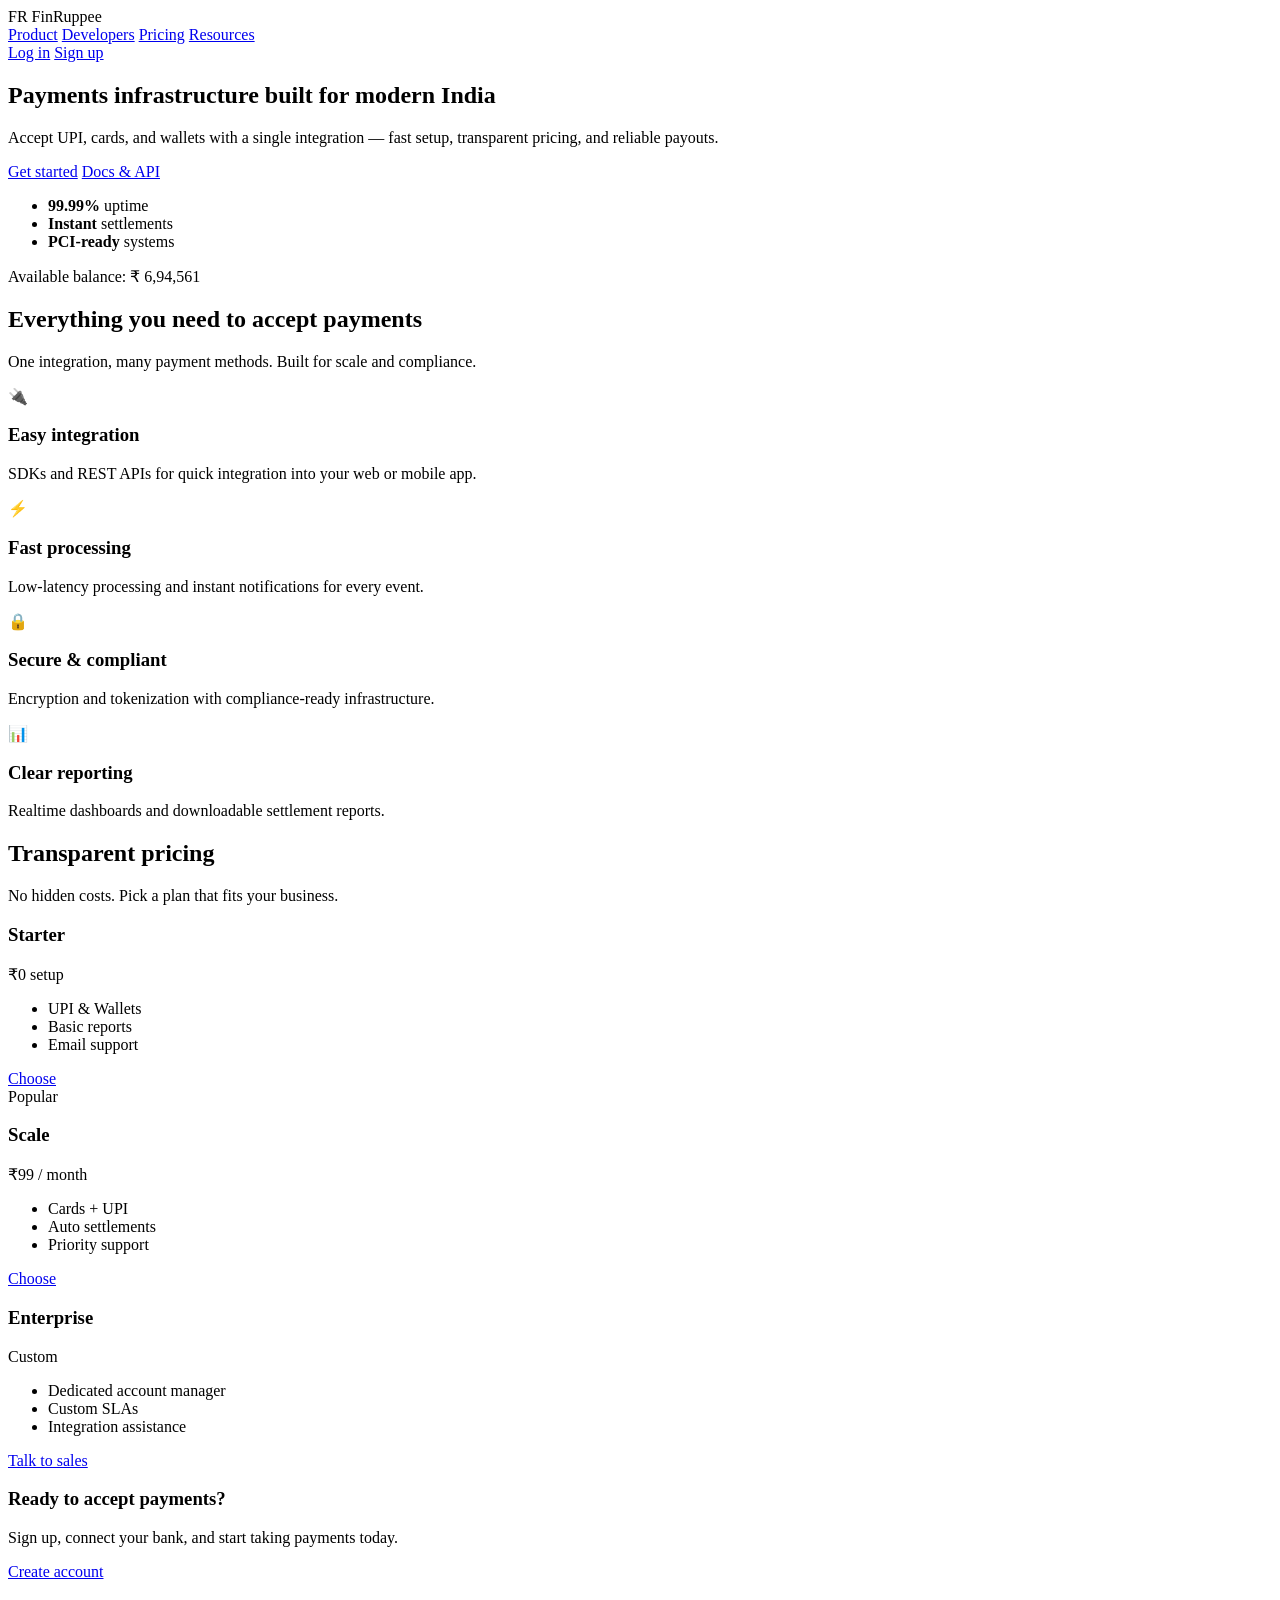
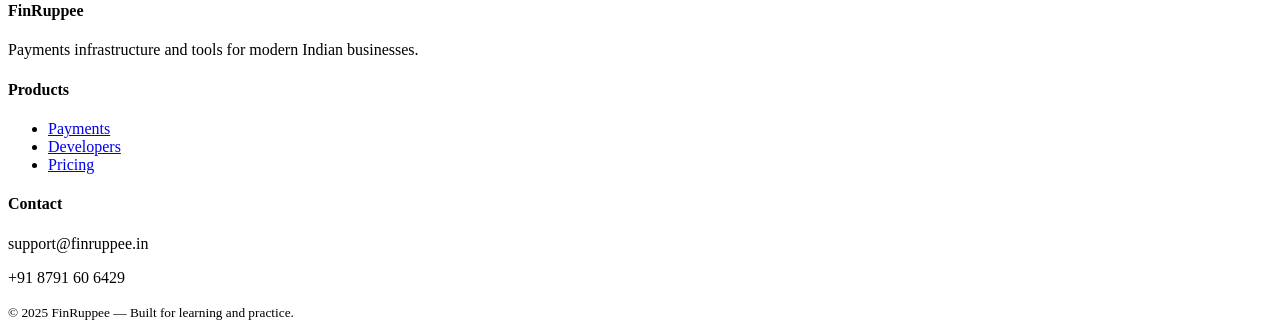
==== commit 20834c04: "Add files via upload" ====
--- a/SNW_Project/HTML/index.html
+++ b/SNW_Project/HTML/index.html
@@ -4,8 +4,8 @@
   <meta charset="utf-8" />
   <meta name="viewport" content="width=device-width,initial-scale=1" />
   <title>FinRuppee — Payments for modern India</title>
-  <link rel="stylesheet" href="style.css">
-  <link rel="icon" href="favicon-img.png">
+  <link rel="stylesheet" href="/css/style.css">
+  <link rel="icon" href="/Images/favicon-img.png">
 </head>
 <body>
 
@@ -189,6 +189,9 @@
       </div>
     </div>
   </footer>
+  
+<script src="/JS/script.js"></script>
 
 </body>
 </html>
+
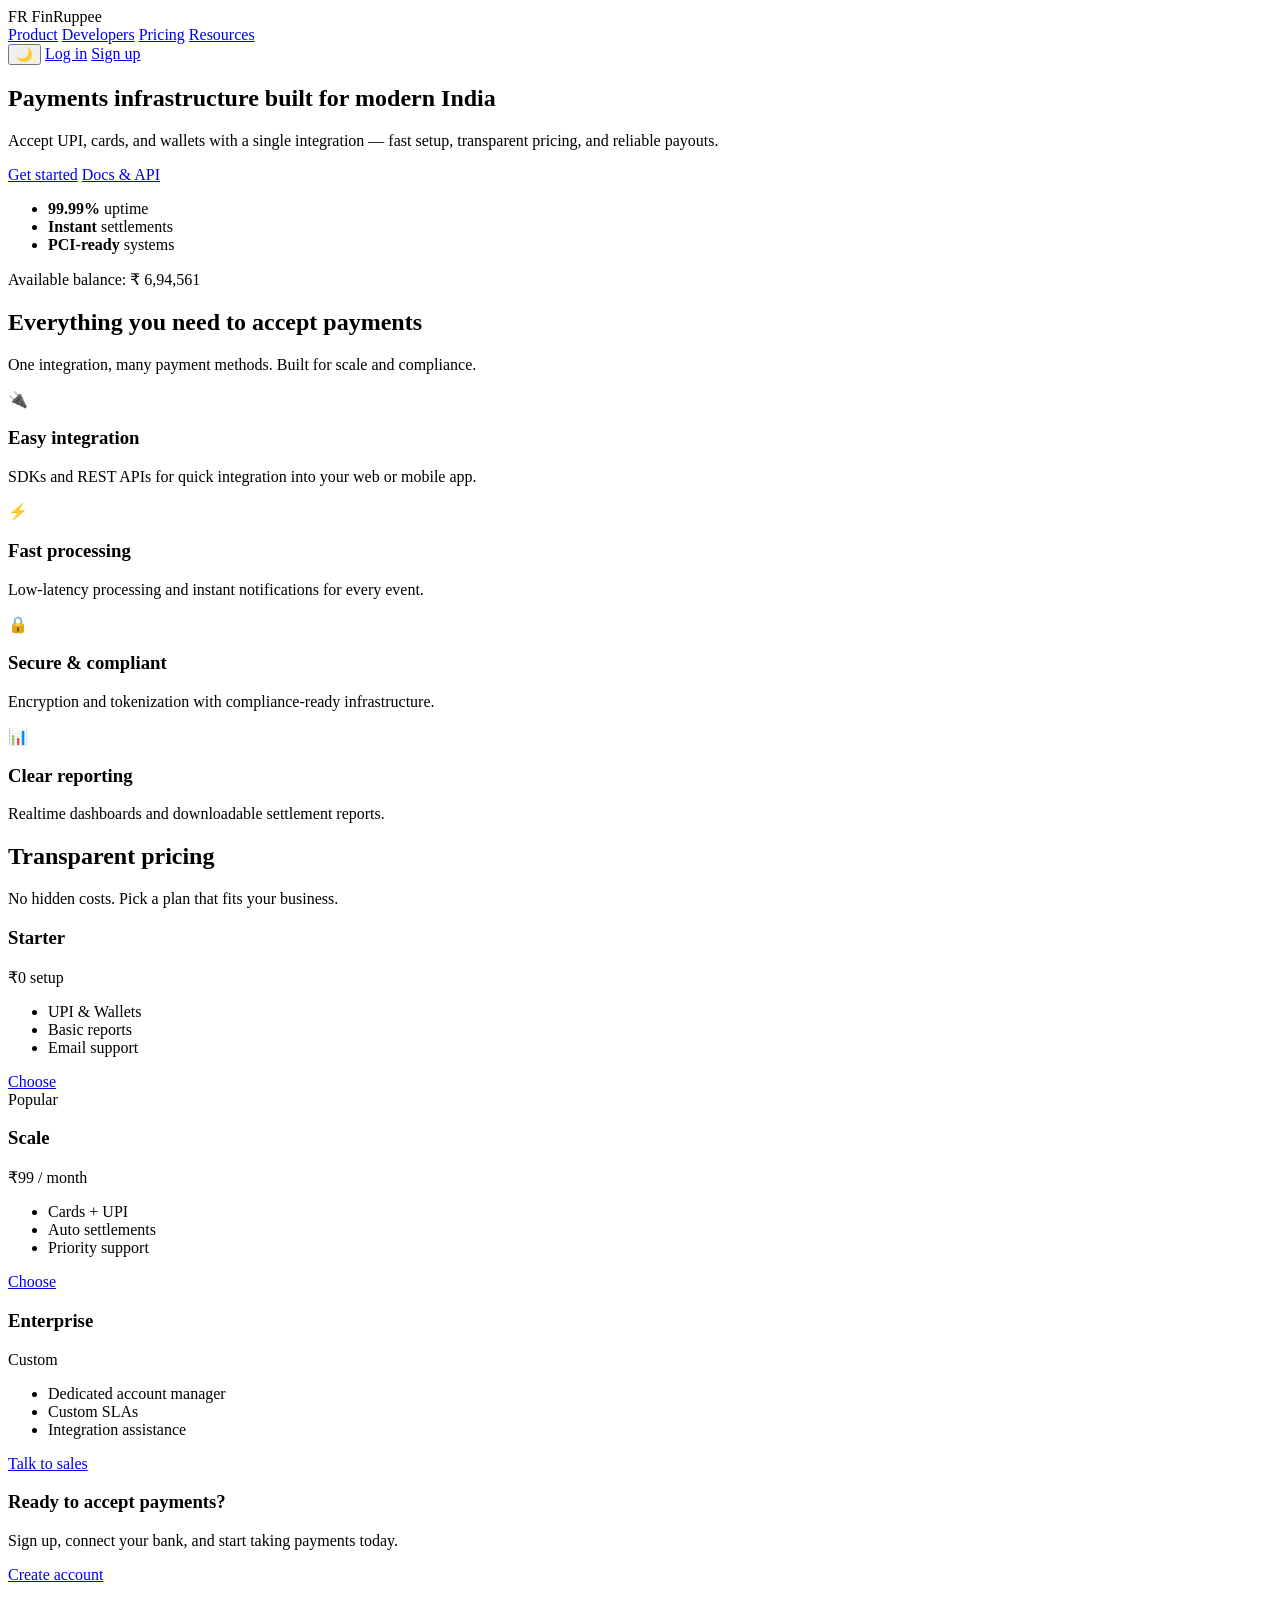
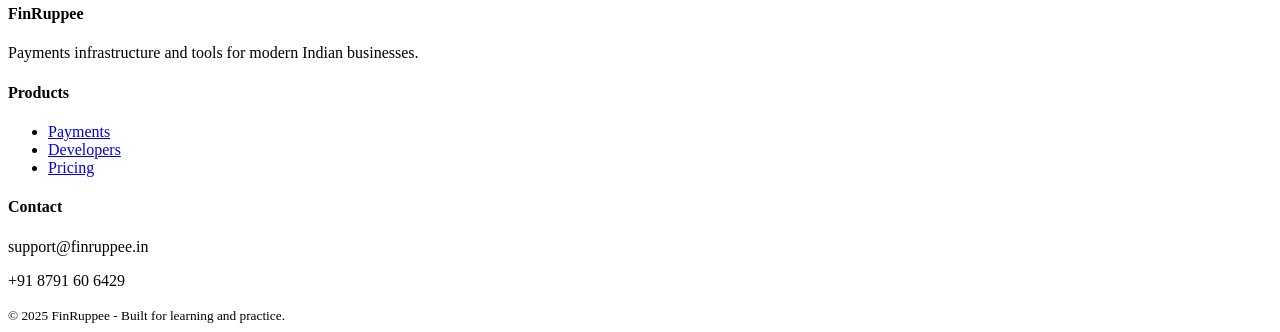
==== commit 9db85dee: "Add files via upload" ====
--- a/SNW_Project/HTML/index.html
+++ b/SNW_Project/HTML/index.html
@@ -9,7 +9,7 @@
 </head>
 <body>
 
-  <!-- Top navigation -->
+  <!-- Top navigation (navbar) -->
   <header class="header fade">
     <div class="container inner">
       <div class="logo">
@@ -25,6 +25,7 @@
       </nav>
 
       <div class="actions">
+        <button id="themeToggle" class="theme-btn">🌙</button>
         <a class="btn outline" href="login.html">Log in</a>
         <a class="btn primary" href="signup.html">Sign up</a>
       </div>
@@ -73,8 +74,7 @@
       <p class="subtitle">One integration, many payment methods. Built for scale and compliance.</p>
 
       <div class="fgrid">
-
-        <div class="feature up"> 
+        <div class="feature up">
           <div class="icon">🔌</div>
           <h3>Easy integration</h3>
           <p>SDKs and REST APIs for quick integration into your web or mobile app.</p>
@@ -97,7 +97,6 @@
           <h3>Clear reporting</h3>
           <p>Realtime dashboards and downloadable settlement reports.</p>
         </div>
-
       </div>
     </div>
   </section>
@@ -185,7 +184,7 @@
 
     <div class="lower">
       <div class="container">
-        <small>© 2025 FinRuppee — Built for learning and practice.</small>
+        <small>© 2025 FinRuppee - Built for learning and practice.</small>
       </div>
     </div>
   </footer>
@@ -194,4 +193,3 @@
 
 </body>
 </html>
-
